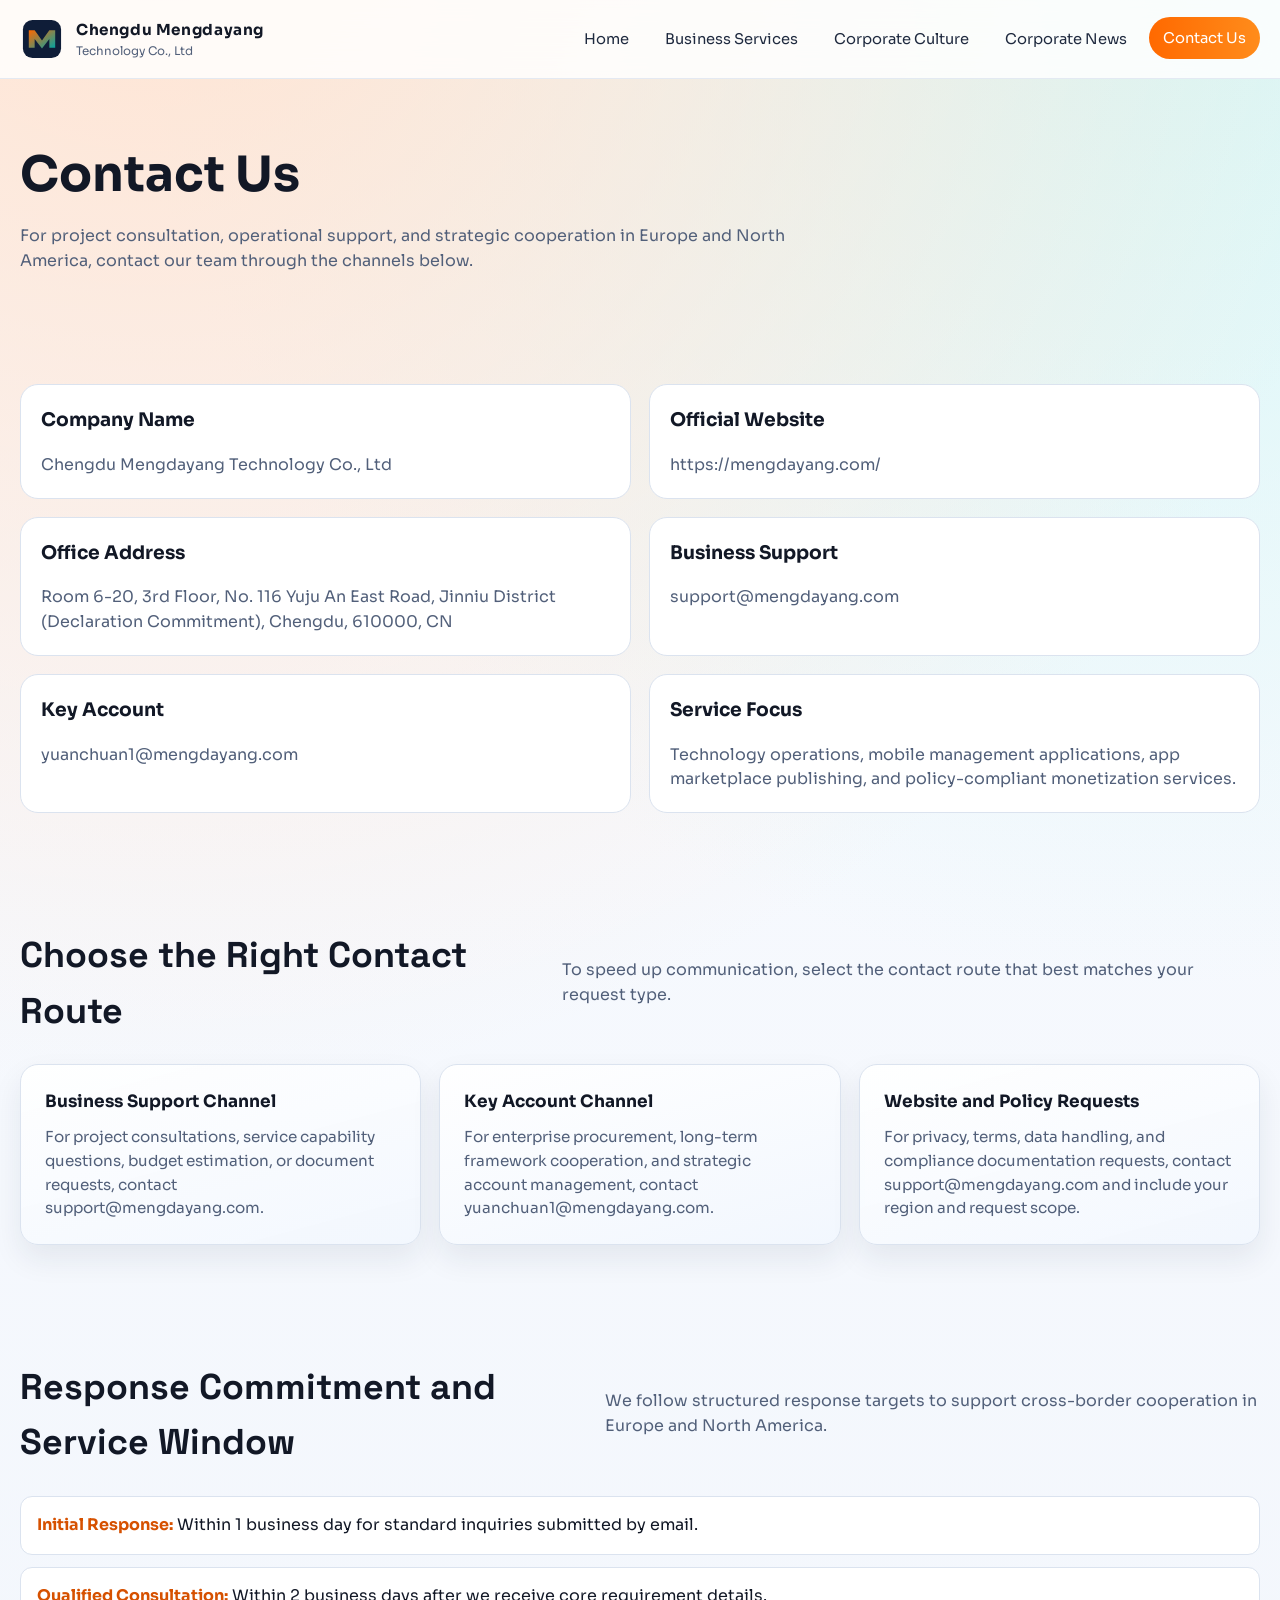
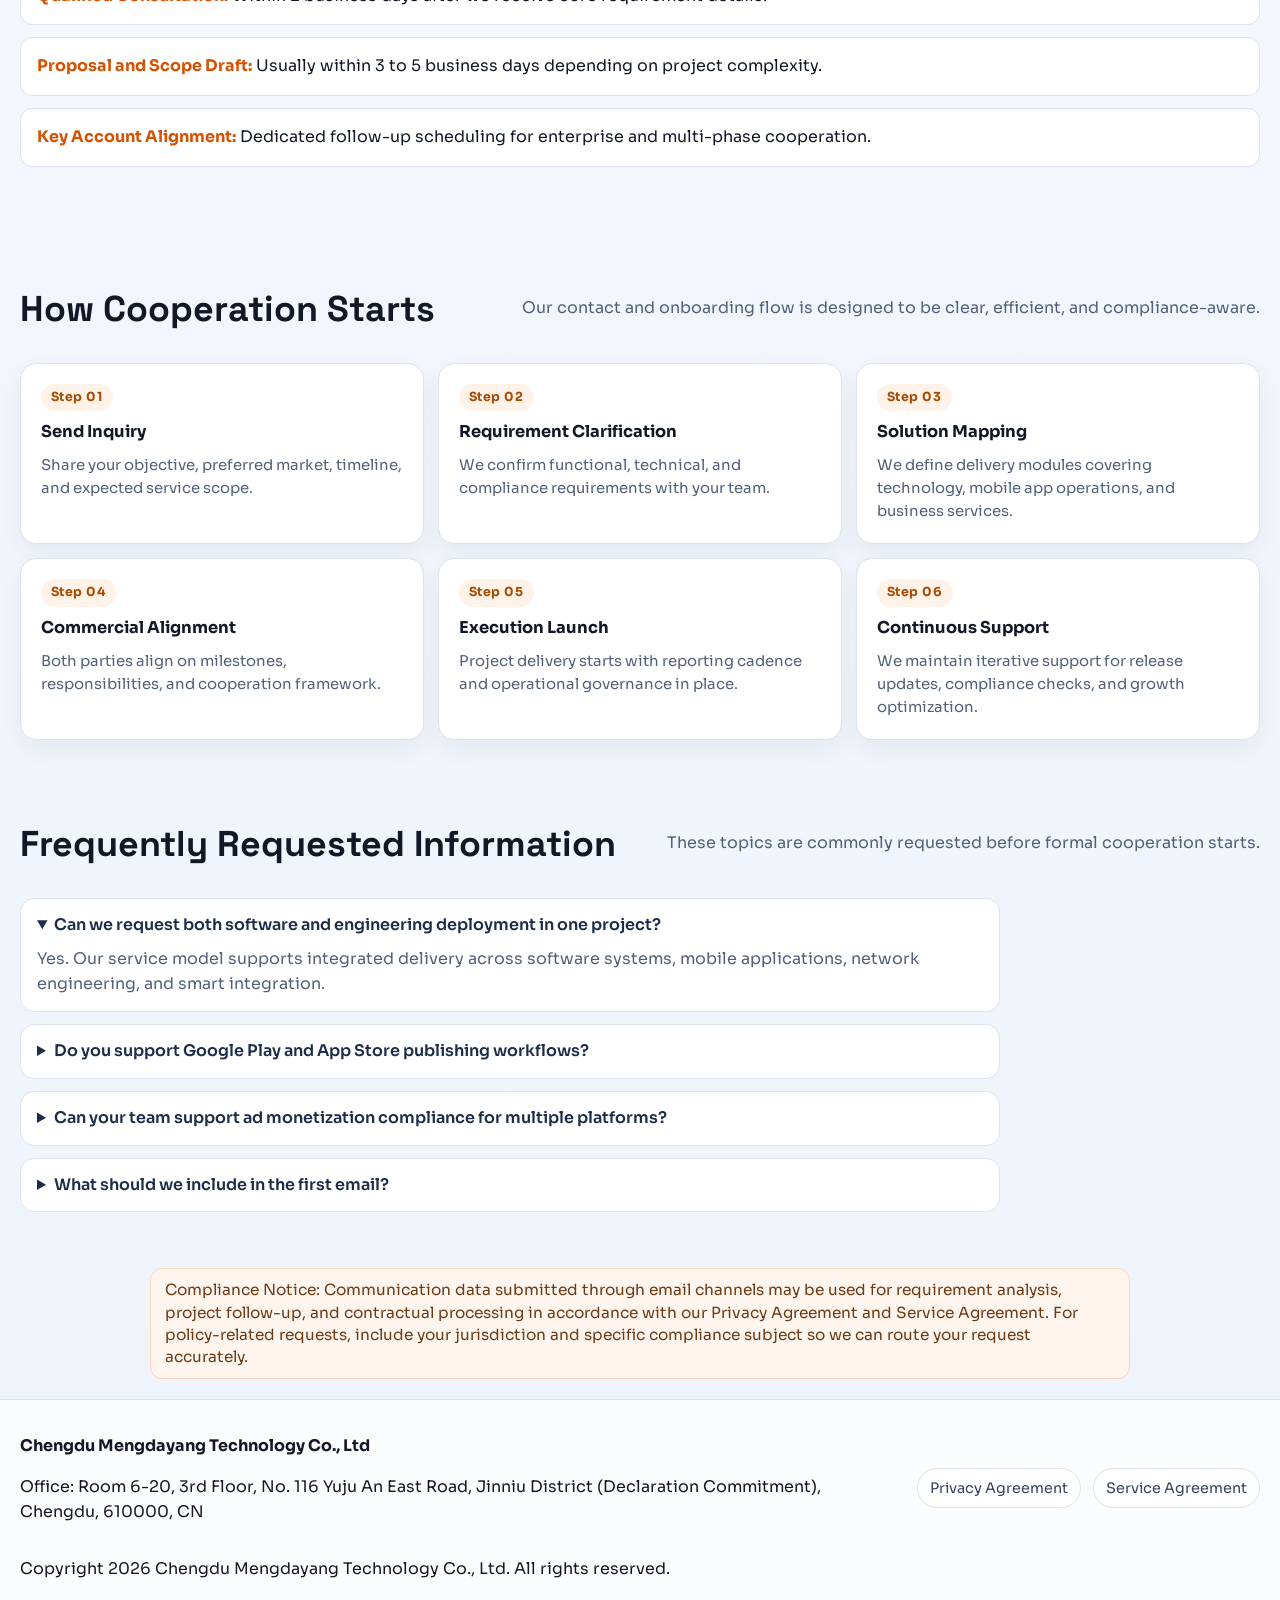
==== contact.html @ 9d128ceb "mengdayang" ====
<!doctype html>
<html lang="en">
<head>
  <meta charset="utf-8">
  <meta http-equiv="X-UA-Compatible" content="IE=edge">
  <meta name="viewport" content="width=device-width, initial-scale=1">
  <title>Contact Us | Chengdu Mengdayang Technology Co., Ltd</title>
  <meta name="description" content="Contact Chengdu Mengdayang Technology Co., Ltd for business support, key account cooperation, and global digital project consultation.">
  <meta name="robots" content="index,follow">
  <link rel="canonical" href="https://mengdayang.com/contact.html">
  <link rel="preconnect" href="https://fonts.googleapis.com">
  <link rel="preconnect" href="https://fonts.gstatic.com" crossorigin>
  <link href="https://fonts.googleapis.com/css2?family=Sora:wght@400;500;600;700;800&family=Space+Grotesk:wght@500;600;700&display=swap" rel="stylesheet">
  <link rel="stylesheet" href="css/styles.css">
</head>
<body class="contact-page">
  <div class="top-progress" aria-hidden="true"></div>
  <header class="site-header">
    <div class="container nav-wrap">
      <a class="brand" href="index.html" aria-label="Mengdayang Home">
        <img src="images/logo.svg" alt="Mengdayang logo" width="44" height="44">
        <span class="brand-text"><strong>Chengdu Mengdayang</strong><span>Technology Co., Ltd</span></span>
      </a>
      <button class="menu-toggle" aria-label="Open menu" aria-expanded="false">
        <svg viewBox="0 0 24 24" fill="none" aria-hidden="true"><path d="M4 7h16M4 12h16M4 17h16" stroke="currentColor" stroke-width="2" stroke-linecap="round"/></svg>
      </button>
      <nav class="nav" aria-label="Main navigation">
        <a href="index.html">Home</a>
        <a href="services.html">Business Services</a>
        <a href="culture.html">Corporate Culture</a>
        <a href="news.html">Corporate News</a>
        <a class="active" href="contact.html">Contact Us</a>
      </nav>
    </div>
  </header>

  <main>
    <section class="page-hero">
      <div class="container reveal">
        <h1>Contact Us</h1>
        <p>For project consultation, operational support, and strategic cooperation in Europe and North America, contact our team through the channels below.</p>
      </div>
    </section>

    <section class="section">
      <div class="container contact-grid">
        <article class="contact-card reveal">
          <h3>Company Name</h3>
          <p>Chengdu Mengdayang Technology Co., Ltd</p>
        </article>
        <article class="contact-card reveal">
          <h3>Official Website</h3>
          <p><a href="https://mengdayang.com/" target="_blank" rel="noopener">https://mengdayang.com/</a></p>
        </article>
        <article class="contact-card reveal">
          <h3>Office Address</h3>
          <p>Room 6-20, 3rd Floor, No. 116 Yuju An East Road, Jinniu District (Declaration Commitment), Chengdu, 610000, CN</p>
        </article>
        <article class="contact-card reveal">
          <h3>Business Support</h3>
          <p><a href="mailto:support@mengdayang.com">support@mengdayang.com</a></p>
        </article>
        <article class="contact-card reveal">
          <h3>Key Account</h3>
          <p><a href="mailto:yuanchuan1@mengdayang.com">yuanchuan1@mengdayang.com</a></p>
        </article>
        <article class="contact-card reveal">
          <h3>Service Focus</h3>
          <p>Technology operations, mobile management applications, app marketplace publishing, and policy-compliant monetization services.</p>
        </article>
      </div>
    </section>

    <section class="section section-tight">
      <div class="container">
        <div class="section-head reveal">
          <h2>Choose the Right Contact Route</h2>
          <p>To speed up communication, select the contact route that best matches your request type.</p>
        </div>
        <div class="card-grid">
          <article class="card reveal">
            <h3>Business Support Channel</h3>
            <p>For project consultations, service capability questions, budget estimation, or document requests, contact support@mengdayang.com.</p>
          </article>
          <article class="card reveal">
            <h3>Key Account Channel</h3>
            <p>For enterprise procurement, long-term framework cooperation, and strategic account management, contact yuanchuan1@mengdayang.com.</p>
          </article>
          <article class="card reveal">
            <h3>Website and Policy Requests</h3>
            <p>For privacy, terms, data handling, and compliance documentation requests, contact support@mengdayang.com and include your region and request scope.</p>
          </article>
        </div>
      </div>
    </section>

    <section class="section">
      <div class="container">
        <div class="section-head reveal">
          <h2>Response Commitment and Service Window</h2>
          <p>We follow structured response targets to support cross-border cooperation in Europe and North America.</p>
        </div>
        <div class="timeline">
          <article class="timeline-item reveal"><strong>Initial Response:</strong> Within 1 business day for standard inquiries submitted by email.</article>
          <article class="timeline-item reveal"><strong>Qualified Consultation:</strong> Within 2 business days after we receive core requirement details.</article>
          <article class="timeline-item reveal"><strong>Proposal and Scope Draft:</strong> Usually within 3 to 5 business days depending on project complexity.</article>
          <article class="timeline-item reveal"><strong>Key Account Alignment:</strong> Dedicated follow-up scheduling for enterprise and multi-phase cooperation.</article>
        </div>
      </div>
    </section>

    <section class="section section-tight">
      <div class="container">
        <div class="section-head reveal">
          <h2>How Cooperation Starts</h2>
          <p>Our contact and onboarding flow is designed to be clear, efficient, and compliance-aware.</p>
        </div>
        <div class="process-grid">
          <article class="process-step reveal"><span>Step 01</span><h3>Send Inquiry</h3><p>Share your objective, preferred market, timeline, and expected service scope.</p></article>
          <article class="process-step reveal"><span>Step 02</span><h3>Requirement Clarification</h3><p>We confirm functional, technical, and compliance requirements with your team.</p></article>
          <article class="process-step reveal"><span>Step 03</span><h3>Solution Mapping</h3><p>We define delivery modules covering technology, mobile app operations, and business services.</p></article>
          <article class="process-step reveal"><span>Step 04</span><h3>Commercial Alignment</h3><p>Both parties align on milestones, responsibilities, and cooperation framework.</p></article>
          <article class="process-step reveal"><span>Step 05</span><h3>Execution Launch</h3><p>Project delivery starts with reporting cadence and operational governance in place.</p></article>
          <article class="process-step reveal"><span>Step 06</span><h3>Continuous Support</h3><p>We maintain iterative support for release updates, compliance checks, and growth optimization.</p></article>
        </div>
      </div>
    </section>

    <section class="section section-tight">
      <div class="container">
        <div class="section-head reveal">
          <h2>Frequently Requested Information</h2>
          <p>These topics are commonly requested before formal cooperation starts.</p>
        </div>
        <div class="faq-grid">
          <details class="faq-item reveal" open>
            <summary>Can we request both software and engineering deployment in one project?</summary>
            <p>Yes. Our service model supports integrated delivery across software systems, mobile applications, network engineering, and smart integration.</p>
          </details>
          <details class="faq-item reveal">
            <summary>Do you support Google Play and App Store publishing workflows?</summary>
            <p>Yes. We support release planning, metadata preparation, policy adaptation, and post-release operational optimization.</p>
          </details>
          <details class="faq-item reveal">
            <summary>Can your team support ad monetization compliance for multiple platforms?</summary>
            <p>Yes. We support policy-safe implementation and governance across mainstream ad monetization networks and mediation workflows.</p>
          </details>
          <details class="faq-item reveal">
            <summary>What should we include in the first email?</summary>
            <p>Please include company profile, target market, service goals, preferred launch timeline, and whether key account support is required.</p>
          </details>
        </div>
      </div>
    </section>

    <section class="section section-tight contact-bottom-note">
      <div class="container">
        <div class="notice reveal">
          Compliance Notice: Communication data submitted through email channels may be used for requirement analysis, project follow-up, and contractual processing in accordance with our Privacy Agreement and Service Agreement. For policy-related requests, include your jurisdiction and specific compliance subject so we can route your request accurately.
        </div>
      </div>
    </section>
  </main>

  <footer class="site-footer">
    <div class="container footer-grid">
      <div>
        <strong>Chengdu Mengdayang Technology Co., Ltd</strong>
        <p>Office: Room 6-20, 3rd Floor, No. 116 Yuju An East Road, Jinniu District (Declaration Commitment), Chengdu, 610000, CN</p>
      </div>
      <div class="footer-links">
        <a href="privacy-policy.html">Privacy Agreement</a>
        <a href="terms-of-service.html">Service Agreement</a>
      </div>
    </div>
    <div class="container"><p>Copyright <span data-year></span> Chengdu Mengdayang Technology Co., Ltd. All rights reserved.</p></div>
  </footer>

  <script src="js/main.js" defer></script>
</body>
</html>
---- css/styles.css ----
:root {
  --bg: #f5f7fb;
  --surface: #ffffff;
  --surface-2: #eef2f8;
  --text: #121826;
  --muted: #52607a;
  --brand: #ff6900;
  --brand-deep: #d65100;
  --accent: #00a3a3;
  --line: #dbe3ef;
  --shadow: 0 20px 50px rgba(18, 24, 38, 0.12);
  --radius-xl: 28px;
  --radius-lg: 18px;
  --radius-md: 12px;
  --max: 1240px;
}

* {
  box-sizing: border-box;
}

html {
  scroll-behavior: smooth;
}

body {
  margin: 0;
  font-family: "Sora", "Segoe UI", Tahoma, sans-serif;
  color: var(--text);
  background: radial-gradient(circle at 12% -5%, #ffe2cf 0, transparent 35%),
    radial-gradient(circle at 92% -2%, #d5f6f5 0, transparent 30%),
    linear-gradient(180deg, #f9fbff 0%, #eef3fa 100%);
  min-height: 100vh;
  line-height: 1.55;
}

a {
  color: inherit;
  text-decoration: none;
}

img {
  max-width: 100%;
  display: block;
}

.container {
  width: min(100% - 40px, var(--max));
  margin: 0 auto;
}

.top-progress {
  position: fixed;
  top: 0;
  left: 0;
  width: 0;
  height: 3px;
  background: linear-gradient(90deg, var(--brand), #ffb300);
  z-index: 1200;
}

.site-header {
  position: sticky;
  top: 0;
  z-index: 1000;
  backdrop-filter: blur(16px);
  background: rgba(255, 255, 255, 0.82);
  border-bottom: 1px solid rgba(219, 227, 239, 0.75);
}

.nav-wrap {
  min-height: 78px;
  display: flex;
  align-items: center;
  justify-content: space-between;
  gap: 18px;
}

.brand {
  display: flex;
  align-items: center;
  gap: 12px;
}

.brand img {
  width: 44px;
  height: 44px;
}

.brand-text {
  display: flex;
  flex-direction: column;
}

.brand-text strong {
  font-size: 0.95rem;
  letter-spacing: 0.04em;
}

.brand-text span {
  font-size: 0.74rem;
  color: var(--muted);
}

.menu-toggle {
  border: 1px solid var(--line);
  background: var(--surface);
  border-radius: 10px;
  width: 42px;
  height: 42px;
  display: none;
  align-items: center;
  justify-content: center;
  cursor: pointer;
}

.menu-toggle svg {
  width: 22px;
  height: 22px;
}

.nav {
  display: flex;
  align-items: center;
  gap: 8px;
}

.nav a {
  padding: 10px 14px;
  border-radius: 999px;
  font-size: 0.92rem;
  color: #1f2a3f;
  transition: all 0.25s ease;
}

.nav a:hover,
.nav a.active {
  color: #fff;
  background: linear-gradient(90deg, var(--brand), #ff8c1b);
  transform: translateY(-1px);
}

.hero {
  position: relative;
  overflow: hidden;
  padding: 76px 0 56px;
}

.hero-grid {
  display: grid;
  grid-template-columns: 1.05fr 0.95fr;
  align-items: center;
  gap: 38px;
}

.hero h1 {
  font-family: "Space Grotesk", "Sora", sans-serif;
  font-size: clamp(2.2rem, 4.2vw, 4rem);
  line-height: 1.08;
  margin: 0 0 16px;
}

.hero p {
  color: var(--muted);
  margin: 0 0 26px;
  max-width: 60ch;
}

.hero-actions {
  display: flex;
  gap: 12px;
  flex-wrap: wrap;
}

.hero-tags {
  margin-top: 18px;
  display: flex;
  gap: 10px;
  flex-wrap: wrap;
}

.hero-tags span {
  padding: 7px 12px;
  border-radius: 999px;
  border: 1px solid var(--line);
  background: rgba(255, 255, 255, 0.82);
  color: #2a3a57;
  font-size: 0.84rem;
}

.btn {
  display: inline-flex;
  align-items: center;
  justify-content: center;
  min-height: 45px;
  padding: 0 22px;
  border-radius: 999px;
  font-weight: 600;
  border: 1px solid transparent;
  transition: transform 0.25s ease, box-shadow 0.25s ease, background 0.25s ease;
}

.btn-primary {
  background: linear-gradient(90deg, var(--brand), #ff9b2f);
  color: #fff;
  box-shadow: 0 12px 25px rgba(255, 105, 0, 0.26);
}

.btn-ghost {
  border-color: var(--line);
  background: rgba(255, 255, 255, 0.75);
}

.btn:hover {
  transform: translateY(-2px);
}

.hero-visual {
  background: var(--surface);
  border-radius: var(--radius-xl);
  border: 1px solid var(--line);
  box-shadow: var(--shadow);
  padding: 16px;
  animation: floatCard 6s ease-in-out infinite;
}

.hero-visual img {
  border-radius: 20px;
}

@keyframes floatCard {
  0% { transform: translateY(0px); }
  50% { transform: translateY(-10px); }
  100% { transform: translateY(0px); }
}

.section {
  padding: 76px 0;
}

.section-tight {
  padding-top: 38px;
  padding-bottom: 38px;
}

.section-head {
  display: flex;
  justify-content: space-between;
  align-items: end;
  gap: 18px;
  margin-bottom: 26px;
}

.section-head h2 {
  margin: 0;
  font-family: "Space Grotesk", "Sora", sans-serif;
  font-size: clamp(1.55rem, 2.8vw, 2.5rem);
}

.section-head p {
  margin: 0;
  color: var(--muted);
  max-width: 62ch;
}

.card-grid {
  display: grid;
  grid-template-columns: repeat(3, minmax(0, 1fr));
  gap: 18px;
}

.card {
  background: linear-gradient(165deg, rgba(255, 255, 255, 0.95), rgba(242, 247, 254, 0.96));
  border: 1px solid var(--line);
  border-radius: var(--radius-lg);
  padding: 24px;
  box-shadow: 0 14px 30px rgba(21, 36, 58, 0.08);
  transition: transform 0.28s ease, box-shadow 0.28s ease;
}

.card:hover {
  transform: translateY(-6px);
  box-shadow: 0 20px 36px rgba(21, 36, 58, 0.14);
}

.card .icon {
  width: 42px;
  height: 42px;
  margin-bottom: 14px;
}

.card h3 {
  margin: 0 0 10px;
  font-size: 1.06rem;
}

.card p {
  margin: 0;
  color: var(--muted);
  font-size: 0.95rem;
}

.kpi-grid {
  display: grid;
  grid-template-columns: repeat(4, minmax(0, 1fr));
  gap: 14px;
}

.kpi-card {
  border: 1px solid var(--line);
  border-radius: 16px;
  background: #ffffff;
  padding: 18px;
  box-shadow: 0 10px 26px rgba(18, 24, 38, 0.06);
}

.kpi-card strong {
  display: block;
  margin-bottom: 8px;
  font-size: 1rem;
}

.kpi-card span {
  color: var(--muted);
  font-size: 0.92rem;
}

.band {
  background: linear-gradient(118deg, #0e1a34 0%, #1a2e58 52%, #10322f 100%);
  color: #ecf2ff;
  border-top: 1px solid rgba(255, 255, 255, 0.08);
  border-bottom: 1px solid rgba(255, 255, 255, 0.08);
}

.band .container {
  display: grid;
  grid-template-columns: 1fr 1fr;
  gap: 32px;
  align-items: center;
  padding-top: 76px;
  padding-bottom: 76px;
}

.band h2,
.band p {
  margin-top: 0;
}

.band p {
  color: #c8d5f0;
}

.metric-row {
  display: grid;
  grid-template-columns: repeat(3, minmax(0, 1fr));
  gap: 12px;
}

.metric {
  background: rgba(255, 255, 255, 0.08);
  border: 1px solid rgba(255, 255, 255, 0.14);
  border-radius: 14px;
  padding: 16px;
}

.metric strong {
  display: block;
  font-size: 1.5rem;
}

.metric span {
  color: #d4ddf3;
  font-size: 0.9rem;
}

.timeline {
  display: grid;
  gap: 12px;
}

.timeline-item {
  background: var(--surface);
  border: 1px solid var(--line);
  border-radius: var(--radius-md);
  padding: 16px;
}

.timeline-item strong {
  color: var(--brand-deep);
}

.process-grid {
  display: grid;
  grid-template-columns: repeat(3, minmax(0, 1fr));
  gap: 14px;
}

.process-step {
  border-radius: 16px;
  border: 1px solid var(--line);
  background: #fff;
  padding: 20px;
  box-shadow: 0 10px 24px rgba(19, 31, 52, 0.06);
}

.process-step span {
  display: inline-block;
  margin-bottom: 8px;
  padding: 4px 10px;
  border-radius: 999px;
  background: #fff2e8;
  color: #a94a00;
  font-size: 0.78rem;
  font-weight: 700;
  letter-spacing: 0.04em;
}

.process-step h3 {
  margin: 0 0 10px;
  font-size: 1.02rem;
}

.process-step p {
  margin: 0;
  color: var(--muted);
  font-size: 0.93rem;
}

.split-panel {
  display: grid;
  grid-template-columns: 1fr 1fr;
  gap: 26px;
  align-items: center;
}

.section-head-compact {
  margin-bottom: 16px;
}

.check-list {
  margin: 0 0 24px;
  padding: 0;
  list-style: none;
  display: grid;
  gap: 10px;
}

.check-list li {
  position: relative;
  padding-left: 28px;
  color: #2a3a57;
}

.check-list li::before {
  content: "";
  position: absolute;
  left: 0;
  top: 6px;
  width: 16px;
  height: 16px;
  border-radius: 50%;
  background: linear-gradient(135deg, #ff8f2b, #00a3a3);
}

.faq-grid {
  display: grid;
  gap: 12px;
}

.faq-item {
  border: 1px solid var(--line);
  background: #fff;
  border-radius: 14px;
  padding: 14px 16px;
}

.faq-item summary {
  cursor: pointer;
  font-weight: 600;
  color: #1c2d4a;
}

.faq-item p {
  margin: 10px 0 0;
  color: var(--muted);
}

.page-hero {
  padding: 58px 0 34px;
}

.page-hero h1 {
  margin: 0 0 12px;
  font-size: clamp(2rem, 3.8vw, 3.2rem);
}

.page-hero p {
  margin: 0;
  color: var(--muted);
  max-width: 66ch;
}

.list-clean {
  margin: 0;
  padding-left: 1.2rem;
  color: var(--muted);
}

.list-clean li + li {
  margin-top: 8px;
}

.news-grid {
  display: grid;
  grid-template-columns: repeat(2, minmax(0, 1fr));
  gap: 18px;
}

.news-grid-rich {
  grid-template-columns: repeat(2, minmax(0, 1fr));
  width: min(100%, 1080px);
  margin: 0 auto;
}

.featured-news {
  display: grid;
  grid-template-columns: 1.05fr 0.95fr;
  gap: 20px;
  align-items: stretch;
  border: 1px solid var(--line);
  background: linear-gradient(130deg, #0f1f3f 0%, #173260 58%, #0f605d 100%);
  border-radius: var(--radius-xl);
  padding: 24px;
  color: #edf4ff;
  box-shadow: 0 18px 36px rgba(15, 32, 57, 0.2);
}

.featured-content h2 {
  margin: 8px 0 12px;
  font-size: clamp(1.4rem, 2.4vw, 2rem);
}

.featured-content p {
  color: #cfdbf4;
}

.featured-visual {
  margin: 0;
  border-radius: 16px;
  overflow: hidden;
  border: 1px solid rgba(255, 255, 255, 0.22);
}

.featured-visual img {
  width: 100%;
  height: 100%;
  object-fit: cover;
}

.news-pill {
  display: inline-flex;
  align-items: center;
  padding: 6px 10px;
  border-radius: 999px;
  background: rgba(255, 255, 255, 0.16);
  border: 1px solid rgba(255, 255, 255, 0.24);
  font-size: 0.78rem;
  letter-spacing: 0.05em;
  text-transform: uppercase;
}

.news-tag-row {
  margin-bottom: 20px;
  display: flex;
  gap: 10px;
  flex-wrap: wrap;
}

.news-tag {
  padding: 7px 12px;
  border: 1px solid var(--line);
  border-radius: 999px;
  background: #fff;
  color: #304261;
  font-size: 0.84rem;
}

.news-card {
  background: var(--surface);
  border: 1px solid var(--line);
  border-radius: var(--radius-lg);
  overflow: hidden;
  max-width: 520px;
  width: 100%;
  justify-self: center;
  transition: transform 0.25s ease;
}

.news-card:hover {
  transform: translateY(-5px);
}

.news-card img {
  width: 100%;
  height: clamp(180px, 22vw, 240px);
  object-fit: cover;
}

.news-card .inner {
  padding: 14px 16px 16px;
}

.news-card h2 {
  margin: 8px 0 10px;
  font-size: clamp(1.15rem, 1.8vw, 1.65rem);
  line-height: 1.25;
}

.news-card p {
  margin: 0;
  font-size: 0.95rem;
  line-height: 1.5;
}

.news-card time {
  color: var(--brand-deep);
  font-size: 0.9rem;
}

.notice {
  background: #fff5ef;
  border: 1px solid #ffd6bc;
  border-radius: 12px;
  padding: 14px 16px;
  color: #6d3a14;
}

.contact-page .contact-bottom-note {
  padding-top: 18px;
  padding-bottom: 20px;
}

.contact-page .notice {
  max-width: 980px;
  margin: 0 auto;
  padding: 10px 14px;
  font-size: 0.96rem;
  line-height: 1.45;
}

.contact-page .section-head {
  align-items: center;
}

.contact-page .faq-grid {
  max-width: 980px;
}

.contact-grid {
  display: grid;
  grid-template-columns: 1fr 1fr;
  gap: 18px;
}

.contact-card {
  border: 1px solid var(--line);
  border-radius: var(--radius-lg);
  padding: 20px;
  background: var(--surface);
}

.contact-card h3 {
  margin-top: 0;
}

.contact-card p {
  margin: 0;
  color: var(--muted);
}

.cta {
  padding: 60px 0;
}

.cta-box {
  background: linear-gradient(120deg, #16284d 0%, #214f8d 60%, #0f8f7b 100%);
  color: #f0f6ff;
  border-radius: var(--radius-xl);
  padding: 36px;
  position: relative;
  overflow: hidden;
}

.cta-box::before,
.cta-box::after {
  content: "";
  position: absolute;
  border-radius: 999px;
  background: rgba(255, 255, 255, 0.1);
}

.cta-box::before {
  width: 180px;
  height: 180px;
  right: -40px;
  top: -40px;
}

.cta-box::after {
  width: 120px;
  height: 120px;
  left: -30px;
  bottom: -24px;
}

.cta-box h2 {
  margin-top: 0;
}

.site-footer {
  padding: 34px 0;
  border-top: 1px solid var(--line);
  background: rgba(255, 255, 255, 0.75);
}

.footer-grid {
  display: grid;
  grid-template-columns: 1fr auto;
  gap: 18px;
  align-items: center;
}

.footer-links {
  display: flex;
  gap: 12px;
  flex-wrap: wrap;
}

.footer-links a {
  padding: 8px 12px;
  border-radius: 999px;
  border: 1px solid var(--line);
  background: #fff;
  color: #32425f;
  font-size: 0.9rem;
}

.reveal {
  opacity: 0;
  transform: translateY(16px);
  transition: opacity 0.55s ease, transform 0.55s ease;
}

.reveal.in {
  opacity: 1;
  transform: translateY(0);
}

.policy {
  background: var(--surface);
  border: 1px solid var(--line);
  border-radius: var(--radius-lg);
  padding: 28px;
}

.policy h2,
.policy h3 {
  scroll-margin-top: 95px;
}

.policy h2 {
  margin-top: 0;
}

.policy p,
.policy li {
  color: #2c3d58;
}

.policy ul {
  padding-left: 1.2rem;
}

@media (max-width: 1024px) {
  .hero-grid,
  .band .container,
  .split-panel,
  .featured-news,
  .contact-grid,
  .news-grid {
    grid-template-columns: 1fr;
  }

  .card-grid,
  .kpi-grid,
  .process-grid {
    grid-template-columns: repeat(2, minmax(0, 1fr));
  }
}

@media (max-width: 760px) {
  .container {
    width: min(100% - 28px, var(--max));
  }

  .menu-toggle {
    display: inline-flex;
  }

  .nav {
    position: absolute;
    left: 14px;
    right: 14px;
    top: 78px;
    background: rgba(255, 255, 255, 0.98);
    border: 1px solid var(--line);
    border-radius: 14px;
    box-shadow: 0 20px 40px rgba(19, 28, 46, 0.14);
    padding: 10px;
    display: none;
    flex-direction: column;
    align-items: stretch;
  }

  .nav.open {
    display: flex;
  }

  .nav a {
    border-radius: 10px;
  }

  .card-grid {
    grid-template-columns: 1fr;
  }

  .kpi-grid,
  .process-grid {
    grid-template-columns: 1fr;
  }

  .section {
    padding: 58px 0;
  }

  .metric-row {
    grid-template-columns: 1fr;
  }

  .footer-grid {
    grid-template-columns: 1fr;
  }

  .contact-page .notice {
    max-width: 100%;
    padding: 10px 12px;
  }
}
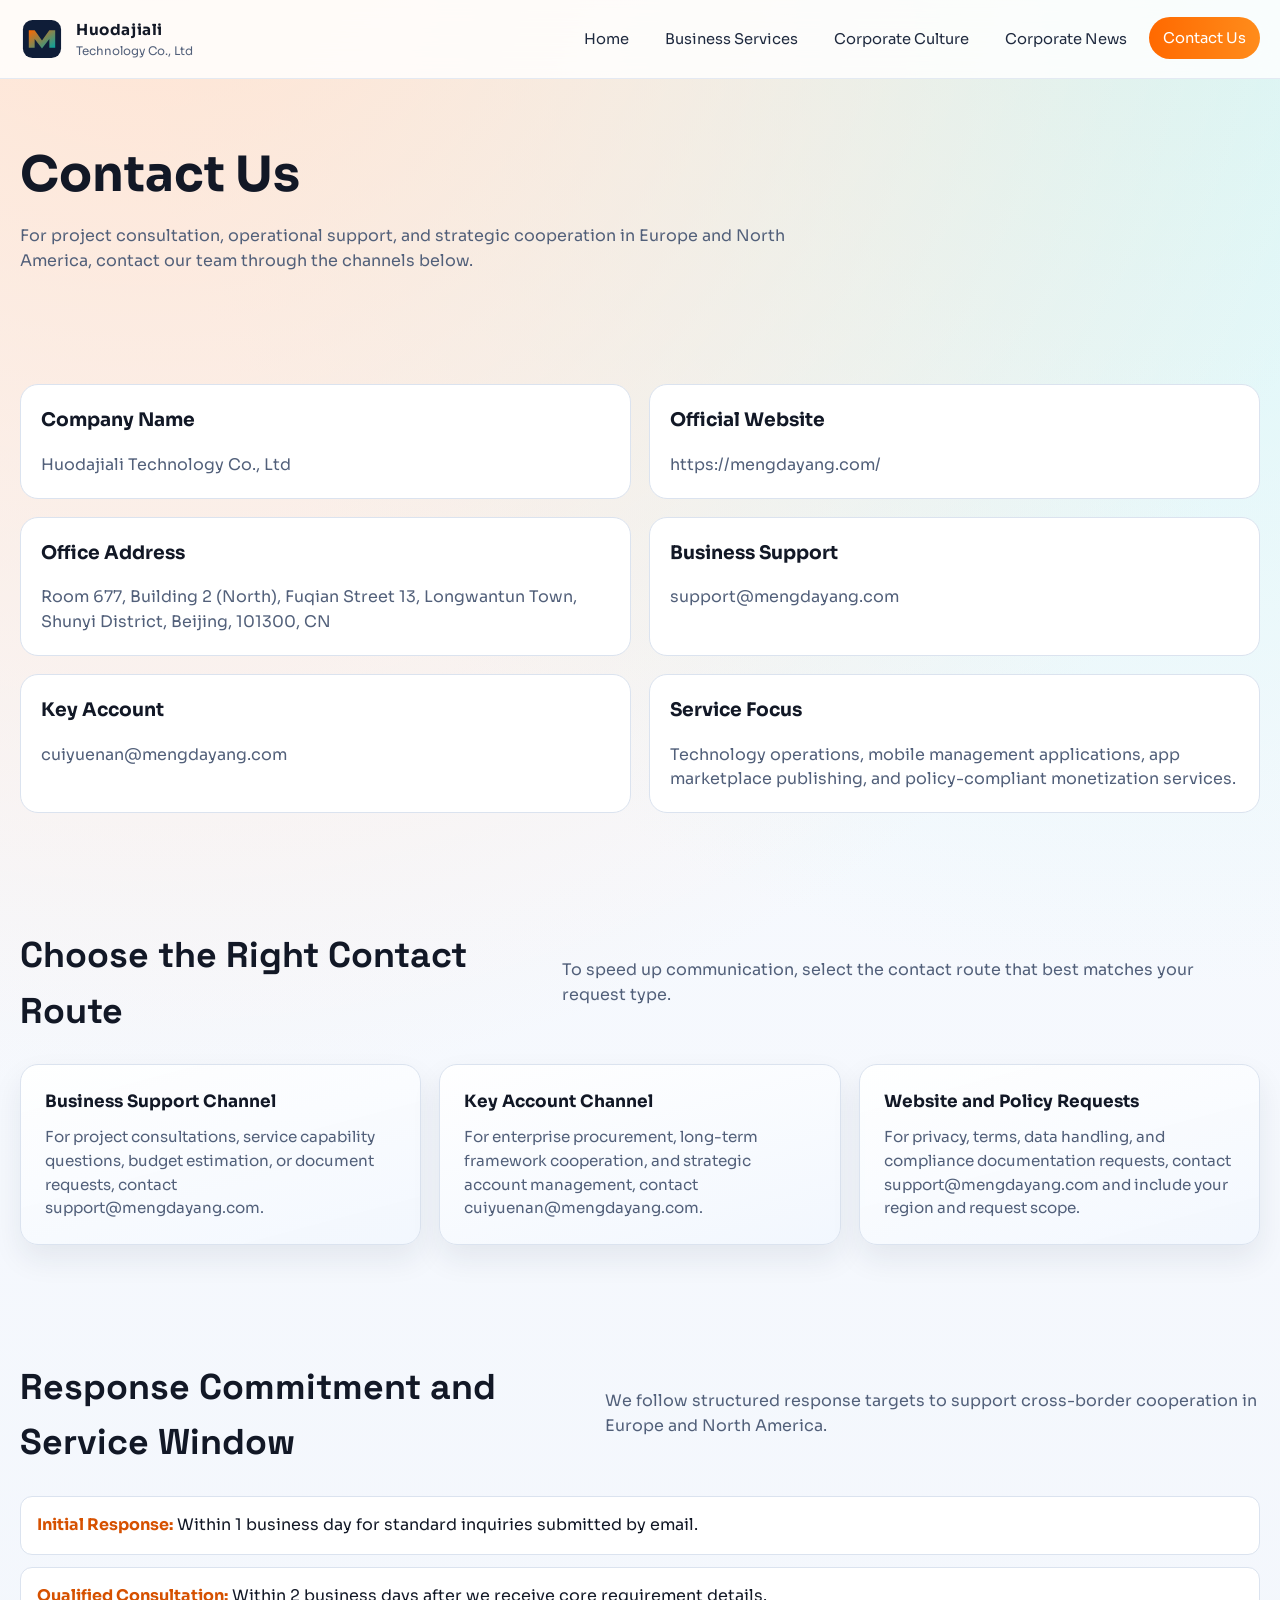
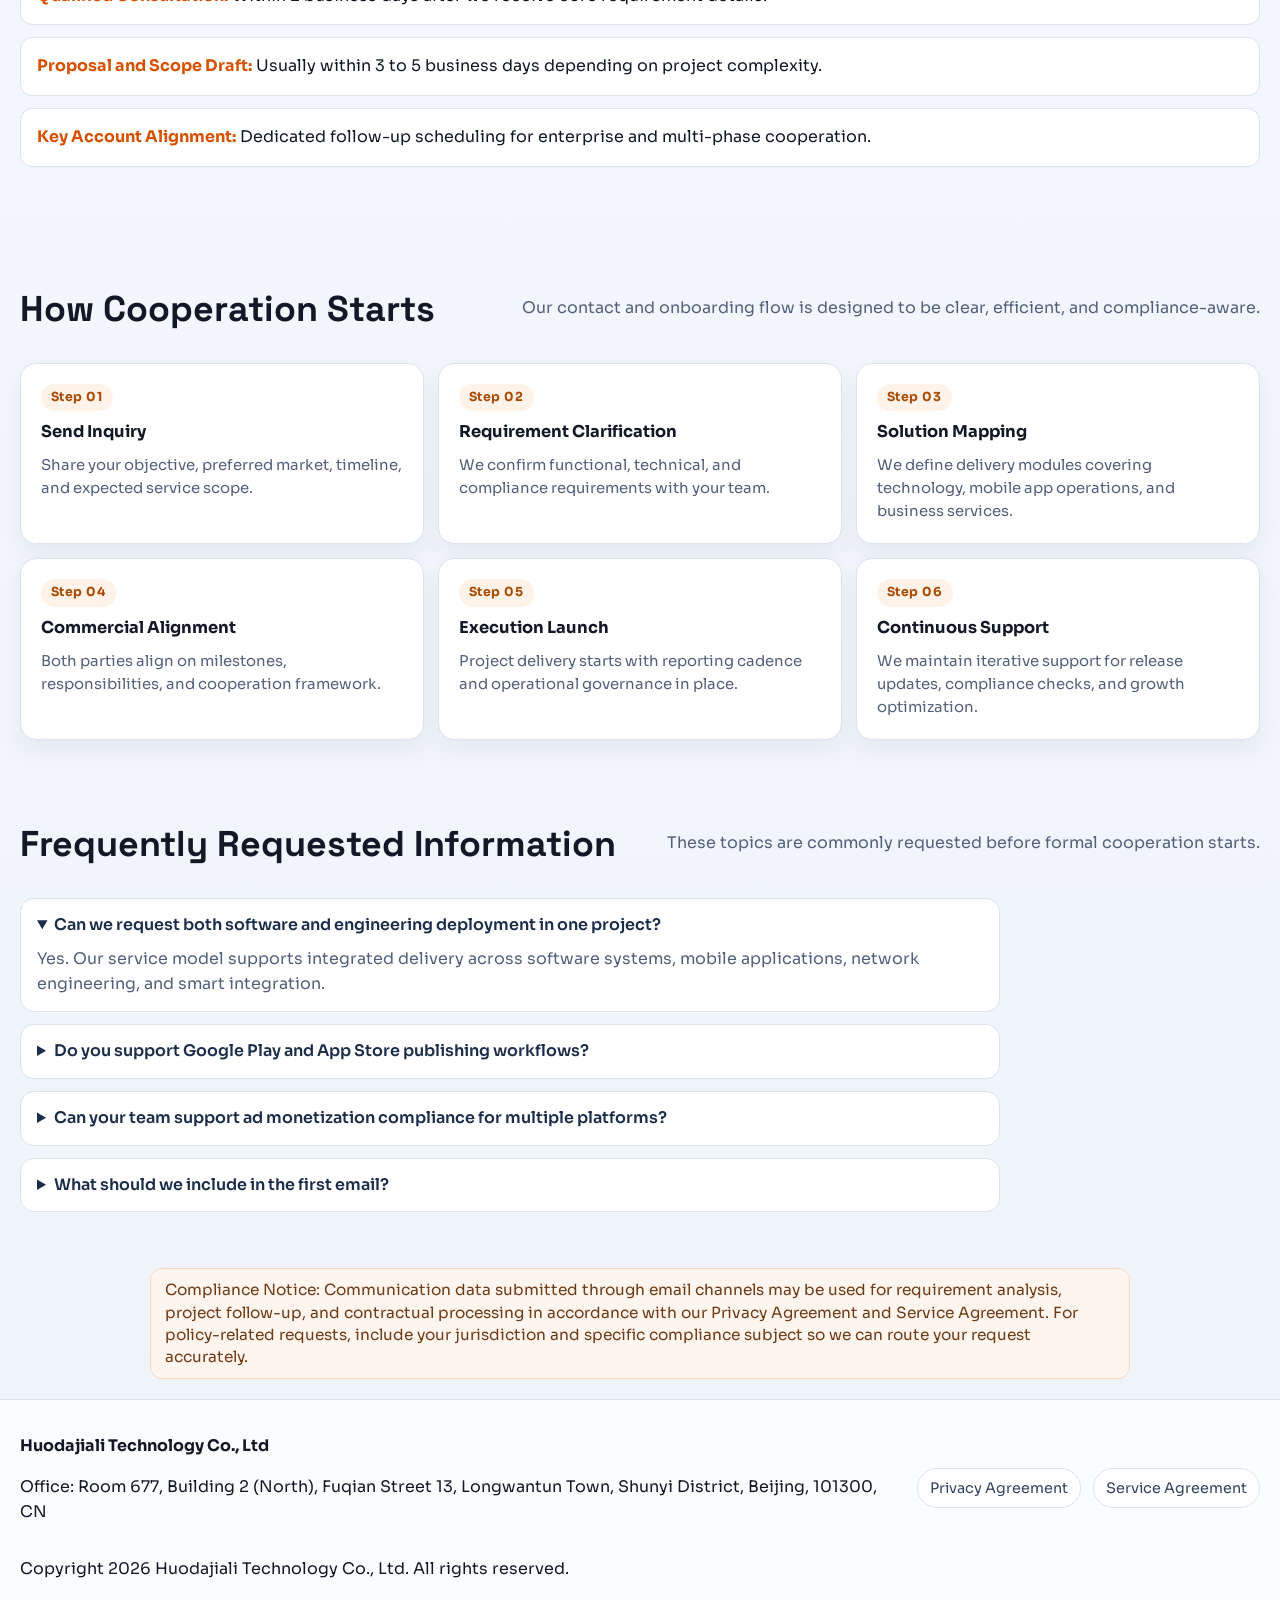
==== commit 9087649f: "mengdayang" ====
--- a/contact.html
+++ b/contact.html
@@ -4,8 +4,8 @@
   <meta charset="utf-8">
   <meta http-equiv="X-UA-Compatible" content="IE=edge">
   <meta name="viewport" content="width=device-width, initial-scale=1">
-  <title>Contact Us | Chengdu Mengdayang Technology Co., Ltd</title>
-  <meta name="description" content="Contact Chengdu Mengdayang Technology Co., Ltd for business support, key account cooperation, and global digital project consultation.">
+  <title>Contact Us | Huodajiali Technology Co., Ltd</title>
+  <meta name="description" content="Contact Huodajiali Technology Co., Ltd for business support, key account cooperation, and global digital project consultation.">
   <meta name="robots" content="index,follow">
   <link rel="canonical" href="https://mengdayang.com/contact.html">
   <link rel="preconnect" href="https://fonts.googleapis.com">
@@ -17,9 +17,9 @@
   <div class="top-progress" aria-hidden="true"></div>
   <header class="site-header">
     <div class="container nav-wrap">
-      <a class="brand" href="index.html" aria-label="Mengdayang Home">
-        <img src="images/logo.svg" alt="Mengdayang logo" width="44" height="44">
-        <span class="brand-text"><strong>Chengdu Mengdayang</strong><span>Technology Co., Ltd</span></span>
+      <a class="brand" href="index.html" aria-label="Huodajiali Home">
+        <img src="images/logo.svg" alt="Huodajiali logo" width="44" height="44">
+        <span class="brand-text"><strong>Huodajiali</strong><span>Technology Co., Ltd</span></span>
       </a>
       <button class="menu-toggle" aria-label="Open menu" aria-expanded="false">
         <svg viewBox="0 0 24 24" fill="none" aria-hidden="true"><path d="M4 7h16M4 12h16M4 17h16" stroke="currentColor" stroke-width="2" stroke-linecap="round"/></svg>
@@ -46,7 +46,7 @@
       <div class="container contact-grid">
         <article class="contact-card reveal">
           <h3>Company Name</h3>
-          <p>Chengdu Mengdayang Technology Co., Ltd</p>
+          <p>Huodajiali Technology Co., Ltd</p>
         </article>
         <article class="contact-card reveal">
           <h3>Official Website</h3>
@@ -54,7 +54,7 @@
         </article>
         <article class="contact-card reveal">
           <h3>Office Address</h3>
-          <p>Room 6-20, 3rd Floor, No. 116 Yuju An East Road, Jinniu District (Declaration Commitment), Chengdu, 610000, CN</p>
+          <p>Room 677, Building 2 (North), Fuqian Street 13, Longwantun Town, Shunyi District, Beijing, 101300, CN</p>
         </article>
         <article class="contact-card reveal">
           <h3>Business Support</h3>
@@ -62,7 +62,7 @@
         </article>
         <article class="contact-card reveal">
           <h3>Key Account</h3>
-          <p><a href="mailto:yuanchuan1@mengdayang.com">yuanchuan1@mengdayang.com</a></p>
+          <p><a href="mailto:cuiyuenan@mengdayang.com">cuiyuenan@mengdayang.com</a></p>
         </article>
         <article class="contact-card reveal">
           <h3>Service Focus</h3>
@@ -84,7 +84,7 @@
           </article>
           <article class="card reveal">
             <h3>Key Account Channel</h3>
-            <p>For enterprise procurement, long-term framework cooperation, and strategic account management, contact yuanchuan1@mengdayang.com.</p>
+            <p>For enterprise procurement, long-term framework cooperation, and strategic account management, contact cuiyuenan@mengdayang.com.</p>
           </article>
           <article class="card reveal">
             <h3>Website and Policy Requests</h3>
@@ -165,15 +165,15 @@
   <footer class="site-footer">
     <div class="container footer-grid">
       <div>
-        <strong>Chengdu Mengdayang Technology Co., Ltd</strong>
-        <p>Office: Room 6-20, 3rd Floor, No. 116 Yuju An East Road, Jinniu District (Declaration Commitment), Chengdu, 610000, CN</p>
+        <strong>Huodajiali Technology Co., Ltd</strong>
+        <p>Office: Room 677, Building 2 (North), Fuqian Street 13, Longwantun Town, Shunyi District, Beijing, 101300, CN</p>
       </div>
       <div class="footer-links">
         <a href="privacy-policy.html">Privacy Agreement</a>
         <a href="terms-of-service.html">Service Agreement</a>
       </div>
     </div>
-    <div class="container"><p>Copyright <span data-year></span> Chengdu Mengdayang Technology Co., Ltd. All rights reserved.</p></div>
+    <div class="container"><p>Copyright <span data-year></span> Huodajiali Technology Co., Ltd. All rights reserved.</p></div>
   </footer>
 
   <script src="js/main.js" defer></script>
